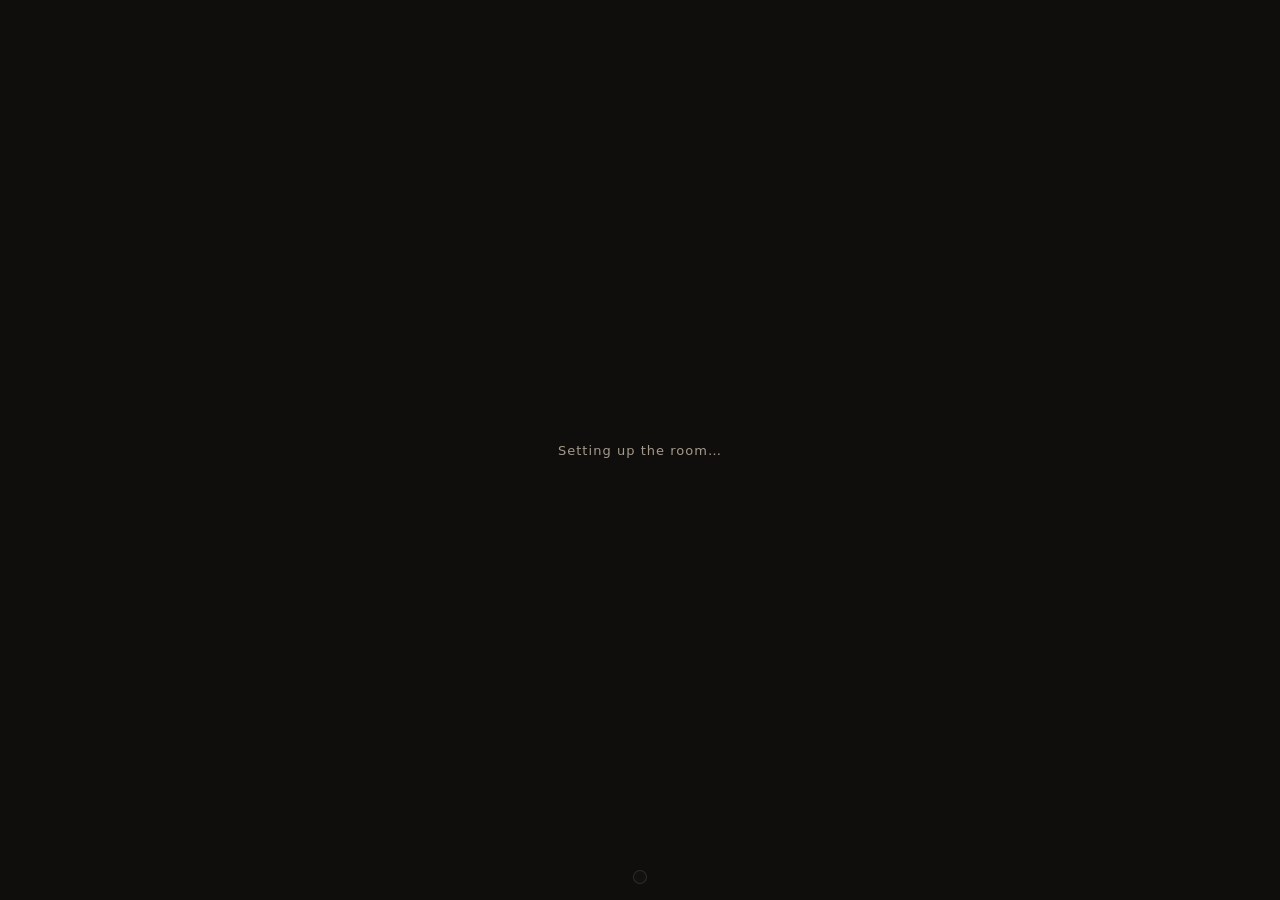
==== compare.html @ 190120d2 "Initial public release of the portfolio-room engine One illustration plus a depth map, displaced in " ====
<!doctype html>
<html lang="en">
<head>
<meta charset="utf-8">
<meta name="viewport" content="width=device-width, initial-scale=1, maximum-scale=1">
<!-- This page is published as the site homepage (tools/build.py), so the title
     and description are the real ones, not "scene compare". It keeps its own
     filename in the repo because the harness is what it still is. -->
<title>Avijit Thawani — PhD, builder, filmmaker</title>
<meta name="description" content="Avijit Thawani (Avi) — PhD from USC in language modelling and tokenization, founding LLM engineer at PineGap.ai, filmmaker and writer.">
<link rel="stylesheet" href="assets/styles.css">

<link rel="icon" href="assets/favicon.svg" type="image/svg+xml">
<link rel="icon" href="assets/favicon-32.png" sizes="32x32" type="image/png">
<link rel="apple-touch-icon" href="assets/apple-touch-icon.png">
<meta name="theme-color" content="#1a1714">

<!-- Same ordering rule as index.html: the import map must precede every
     modulepreload, or the preloads resolve bare specifiers against a map that
     does not exist yet and all 404. -->
<script type="importmap">
{ "imports": { "three": "./vendor/three/three.module.js" } }
</script>
<link rel="modulepreload" href="./vendor/three/three.module.js">
<link rel="modulepreload" href="./src/parallax.js">
<link rel="modulepreload" href="./src/particles.js">
<link rel="modulepreload" href="./src/pan.js">

<style>
  /* Chrome specific to the harness. Everything else - hotspots, drawer,
     tooltip, edit handles - is the real stylesheet, so what you judge here is
     what the site actually does. */
  .bar {
    position: fixed; z-index: 60; left: 50%; transform: translateX(-50%);
    bottom: 16px; display: flex; gap: 6px; align-items: center;
    padding: 6px; border-radius: 12px;
    background: rgb(20 18 16 / 88%); border: 1px solid rgb(255 255 255 / 12%);
    backdrop-filter: blur(12px);
  }
  .bar a, .bar button {
    font: inherit; font-size: 13px; color: #c9c1b6; text-decoration: none;
    padding: 7px 12px; border-radius: 8px; border: 1px solid transparent;
    background: transparent; cursor: pointer; white-space: nowrap;
  }
  .bar a:hover, .bar button:hover { background: rgb(255 255 255 / 8%); color: #fff; }
  .bar a.on { background: #efe7db; color: #17140f; font-weight: 600; }
  .bar .sep { width: 1px; align-self: stretch; background: rgb(255 255 255 / 14%); margin: 2px 4px; }
  .bar button.on { border-color: #c98a3c; color: #e0a860; }

  .hud {
    position: fixed; z-index: 60; top: 14px; left: 14px;
    padding: 10px 14px; border-radius: 10px; max-width: 330px;
    background: rgb(20 18 16 / 82%); border: 1px solid rgb(255 255 255 / 10%);
    backdrop-filter: blur(12px);
  }
  .hud h1 { margin: 0 0 2px; font-size: 15px; font-weight: 600; }
  .hud p { margin: 0; font-size: 12px; color: #9a9186; }
  .hud code { font: 11px ui-monospace, monospace; color: #b99a6b; }
  .hud kbd {
    font: 11px ui-monospace, monospace; background: rgb(255 255 255 / 10%);
    border: 1px solid rgb(255 255 255 / 16%); border-radius: 4px; padding: 1px 5px;
  }
  /* Outline every target, so a glance answers "would anyone find these?" */
  body.show-spots .hotspot { outline: 1px dashed rgb(255 255 255 / 45%); outline-offset: -1px; }
  body.show-spots .hotspot::before {
    content: attr(data-label); position: absolute; left: 0; top: -17px;
    font: 10px ui-monospace, monospace; color: #f0e6d6;
    background: rgb(20 18 16 / 85%); padding: 1px 5px; border-radius: 3px;
    white-space: nowrap; pointer-events: none;
  }
</style>
</head>

<body>
<div id="app"></div>
<div id="hotspots"></div>
<div id="tooltip"></div>

<div id="backdrop"></div>
<aside id="panel" class="right" aria-hidden="true" role="dialog" aria-modal="true" aria-labelledby="panel-title">
  <button id="panel-close" type="button" aria-label="Close">&#10005;</button>
  <p id="panel-tag"></p>
  <h2 id="panel-title"></h2>
  <div id="panel-body"></div>
</aside>

<div id="loading">Setting up the room&hellip;</div>

<div class="hud" id="hud" hidden>
  <h1 id="title"></h1>
  <p id="meta"></p>
  <p id="depthargs" style="margin-top:4px"></p>
  <p style="margin-top:6px">
    Click an object &middot; <kbd>d</kbd> depth &middot; <kbd>h</kbd> outlines &middot;
    <kbd>&larr;</kbd><kbd>&rarr;</kbd> pan
  </p>
</div>

<div class="bar" id="bar"></div>
<a id="credit" href="https://lucasmartinic.com/" target="_blank" rel="noopener noreferrer">
  Inspired by lucasmartinic.com</a>

<script type="module">
import { createParallax } from './src/parallax.js';
import { addParticles } from './src/particles.js';
import { mountPan } from './src/pan.js';
import { createUI, showFallback } from './src/ui.js';
import { SECTIONS } from './src/content.js';
import { SCENES, DEPLOYED, sceneById } from './src/scenes.js';
import { mountEditor } from './src/editor.js';

const params = new URLSearchParams(location.search);
const EDIT = params.has('edit');
const active = sceneById(params.get('scene'));
const isPhone = () => matchMedia('(max-width: 620px)').matches;

// The harness has two audiences. Calibrating a scene needs the depth toggle, the
// dashed outlines and the depth.py arguments on screen; someone handed the link
// needs a picture they can click. `?dev` (implied by `?edit`) is the calibration
// view, and the bare URL is what gets deployed - so the public build is the same
// file rather than a stripped copy that drifts out of sync with this one.
const DEV = EDIT || params.has('dev');
const shown = DEV ? SCENES : DEPLOYED;

// Scene switching is a page load rather than an in-place swap. createParallax
// owns a WebGL context and a resize listener with no teardown path, so
// reloading is both simpler and honest: every switch re-tests a cold boot.
const bar = document.getElementById('bar');
const suffix = EDIT ? '&edit' : DEV ? '&dev' : '';
for (const s of shown) {
  const a = document.createElement('a');
  a.href = `?scene=${s.id}${suffix}`;
  a.textContent = s.label;
  if (s.id === active.id) a.className = 'on';
  bar.appendChild(a);
}
const depthBtn = Object.assign(document.createElement('button'), { type: 'button', textContent: 'Depth' });
const spotBtn = Object.assign(document.createElement('button'), { type: 'button', textContent: 'Outlines' });
if (DEV) {
  bar.insertAdjacentHTML('beforeend', '<span class="sep"></span>');
  bar.append(depthBtn, spotBtn);
  document.getElementById('hud').hidden = false;
  document.getElementById('title').textContent = active.title;
  document.getElementById('meta').textContent = active.note;
  document.getElementById('depthargs').innerHTML =
    `depth.py <code>${active.depthArgs}</code> &middot; ${active.hotspots.length} sections`;
}

const px = createParallax(document.getElementById('app'), {
  colorURL: `assets/${active.id}.webp`,
  depthURL: `assets/${active.id}-depth.webp`,
  strength: 0.018,
});
if (!px.ok) { showFallback('WebGL unavailable'); throw px.error; }
// This page is the public homepage, not just a harness, so it owes the same
// courtesy index.html does: the particle layer is the only thing that moves
// unprompted, which is exactly what prefers-reduced-motion is asking about.
if (!matchMedia('(prefers-reduced-motion: reduce)').matches) {
  addParticles(px, active.particles);
}

const ui = createUI({ onClose: () => px.zoomOut() });
const layer = document.getElementById('hotspots');

// Labels come from content.js rather than being restated per scene, so the
// four tables stay a pure geometry statement and cannot drift out of sync.
const spots = active.hotspots.map((h) => {
  const spot = { ...h, label: h.label ?? SECTIONS[h.section]?.title ?? h.section };
  const el = document.createElement('button');
  el.className = 'hotspot';
  el.type = 'button';
  el.dataset.section = spot.section;
  el.dataset.label = spot.label;
  el.setAttribute('aria-label', spot.label);

  el.addEventListener('click', (e) => {
    if (EDIT) return;
    ui.tooltip(null);
    px.zoomTo(spot.x + spot.w / 2, spot.y + spot.h / 2);
    const side = isPhone()
      ? (e.clientY < innerHeight / 2 ? 'bottom' : 'top')
      : (e.clientX > innerWidth / 2 ? 'left' : 'right');
    ui.open(spot.section, side);
  });

  const hover = (e) => { if (!EDIT && !ui.isOpen()) ui.tooltip(spot.label, e.clientX, e.clientY); };
  el.addEventListener('pointerenter', hover);
  el.addEventListener('pointermove', hover);
  el.addEventListener('pointerleave', () => ui.tooltip(null));

  layer.appendChild(el);
  return { h: spot, el };
});

function layoutHotspots() {
  const r = px.coverRect();
  for (const { h, el } of spots) {
    el.style.left = `${r.x + h.x * r.w}px`;
    el.style.top = `${r.y + h.y * r.h}px`;
    el.style.width = `${h.w * r.w}px`;
    el.style.height = `${h.h * r.h}px`;
  }
}

function projectHotspots() {
  for (const { h, el } of spots) {
    const r = px.projectImageRect(h);
    if (![r.x, r.y, r.w, r.h].every(Number.isFinite)) continue;
    el.style.left = `${r.x}px`;
    el.style.top = `${r.y}px`;
    el.style.width = `${r.w}px`;
    el.style.height = `${r.h}px`;
  }
}
addEventListener('resize', layoutHotspots);
layoutHotspots();

// Showing the depth map means pointing the color sampler at the depth texture.
// The parallax keeps running underneath, which is the point: you want to see
// whether the silhouettes that move line up with the objects that should move.
let depthOn = false, colorTex = null;
function toggleDepth(on) {
  depthOn = on ?? !depthOn;
  if (depthOn) {
    colorTex = colorTex ?? px.uniforms.uColor.value;
    px.uniforms.uColor.value = px.uniforms.uDepth.value;
  } else if (colorTex) {
    px.uniforms.uColor.value = colorTex;
  }
  depthBtn.classList.toggle('on', depthOn);
}
function toggleSpots(on) {
  const next = on ?? !document.body.classList.contains('show-spots');
  document.body.classList.toggle('show-spots', next);
  spotBtn.classList.toggle('on', next);
}
depthBtn.addEventListener('click', () => toggleDepth());
spotBtn.addEventListener('click', () => toggleSpots());
toggleSpots(DEV);

addEventListener('pointermove', (e) => {
  px.setPointer((e.clientX / innerWidth) * 2 - 1, -((e.clientY / innerHeight) * 2 - 1));
});

addEventListener('keydown', (e) => {
  if (DEV && e.key === 'd') toggleDepth();
  if (DEV && e.key === 'h') toggleSpots();
  const step = px.worldPerPx() * innerWidth * 0.35;
  if (e.key === 'ArrowLeft') px.setPan(px.getPan() - step);
  if (e.key === 'ArrowRight') px.setPan(px.getPan() + step);
});

// Arrow keys alone are a desktop affordance. This page is the published
// homepage, so it needs the touch drag and the edge arrows too - without them a
// portrait phone shows about a third of the image and cannot reach the rest.
const { update: updatePan } = mountPan(px, () => EDIT || ui.isOpen());

if (EDIT) mountEditor({ spots, px, layoutHotspots, hotspots: spots.map((s) => s.h) });

let t0 = null;
function tick(now) {
  requestAnimationFrame(tick);
  if (t0 === null) t0 = now;
  px.render((now - t0) / 1000);
  projectHotspots();
  updatePan();
}
requestAnimationFrame(tick);

px.onReady(() => { layoutHotspots(); ui.loadingDone(); });

// Handle for the console, and for driving frames by hand: requestAnimationFrame
// does not fire in a non-composited browser, so screenshots go stale there
// unless something calls render directly.
window.__compare = { px, ui, spots, layoutHotspots, toggleDepth, toggleSpots, active };
</script>
</body>
</html>
---- assets/styles.css ----
:root {
  --ink: #f4efe6;
  --muted: #a49a8c;
  --accent: #d9a45b;
  --panel-bg: #17151300;
  --panel-solid: #1a1714;
  --sans: ui-sans-serif, system-ui, -apple-system, 'Segoe UI', sans-serif;
  --depth-map: url('room-depth.webp');
}

* { box-sizing: border-box; }

html, body {
  margin: 0;
  height: 100%;
  overflow: hidden;
  background: #100e0c;
  color: var(--ink);
  font-family: var(--sans);
  -webkit-font-smoothing: antialiased;
}

#app { position: fixed; inset: 0; }
#app canvas { display: block; }

/* Peek at the depth map ('d') to check silhouettes line up with the art. */
body.show-depth::after {
  content: '';
  position: fixed;
  inset: 0;
  background: var(--depth-map) center / contain no-repeat #000;
  pointer-events: none;
  z-index: 50;
}

/* ── Hotspots ─────────────────────────────────────────────────────────────── */
#hotspots { position: fixed; inset: 0; }

.hotspot {
  position: absolute;
  padding: 0;
  border: 0;
  border-radius: 10px;
  background: transparent;
  cursor: pointer;
  transition: background 220ms ease, box-shadow 220ms ease;
}

.hotspot:hover,
.hotspot:focus-visible {
  background: rgb(255 244 224 / 9%);
  box-shadow: inset 0 0 0 1px rgb(255 240 214 / 28%);
  outline: none;
}

#tooltip {
  position: fixed;
  top: 0;
  left: 0;
  z-index: 30;
  padding: 6px 11px;
  border-radius: 7px;
  background: rgb(20 17 14 / 88%);
  color: var(--ink);
  font-size: 12.5px;
  letter-spacing: 0.02em;
  white-space: nowrap;
  opacity: 0;
  pointer-events: none;
  transition: opacity 160ms ease;
}
#tooltip.show { opacity: 1; }

#contact-link {
  position: fixed;
  z-index: 8;
  top: 18px;
  right: 18px;
  padding: 8px 13px;
  border: 1px solid rgb(255 240 214 / 28%);
  border-radius: 999px;
  background: rgb(20 17 14 / 72%);
  color: var(--ink);
  font: 600 12px/1 var(--sans);
  cursor: pointer;
  backdrop-filter: blur(10px);
}
#contact-link:hover,
#contact-link:focus-visible {
  background: rgb(20 17 14 / 90%);
  outline: 1px solid var(--accent);
}

/* ── Inspiration credit ───────────────────────────────────────────────────── */
/* Bottom-left is the only corner free on both pages: contact holds top-right,
   the scene switcher bottom-centre, the pan arrows both flanks.
   It gets a backing plate rather than bare text because the three scenes put a
   dark charpai, a mid-grey bench and a sunlit concrete floor under this exact
   spot - there is no single ink colour that stays legible over all three. Kept
   at 42% so it reads as a footnote, and brought up to full on hover so it is
   still obviously a link. */
#credit {
  position: fixed;
  z-index: 8;
  bottom: 13px;
  left: 14px;
  padding: 4px 10px;
  border-radius: 999px;
  background: rgb(20 17 14 / 42%);
  color: rgb(240 232 220 / 62%);
  font: 400 10.5px/1 var(--sans);
  letter-spacing: 0.02em;
  text-decoration: none;
  backdrop-filter: blur(6px);
  transition: background 200ms ease, color 200ms ease;
}
#credit:hover,
#credit:focus-visible {
  background: rgb(20 17 14 / 90%);
  color: var(--ink);
  outline: none;
}

/* ── Drawer ───────────────────────────────────────────────────────────────── */
#backdrop {
  position: fixed;
  inset: 0;
  z-index: 10;
  background: rgb(10 8 6 / 30%);
  opacity: 0;
  pointer-events: none;
  transition: opacity 420ms ease;
}
#backdrop.show { opacity: 1; pointer-events: auto; }

#panel {
  position: fixed;
  z-index: 20;
  overflow-y: auto;
  padding: 42px 38px 56px;
  background: rgb(26 23 20 / 93%);
  backdrop-filter: blur(14px);
  box-shadow: 0 0 60px rgb(0 0 0 / 45%);
  transition: transform 460ms cubic-bezier(0.22, 0.9, 0.24, 1);
}

/* Each edge gets its geometry and its own off-screen resting transform. */
#panel.left, #panel.right { top: 0; bottom: 0; width: min(440px, 42vw); }
#panel.left { left: 0; transform: translateX(-102%); }
#panel.right { right: 0; transform: translateX(102%); }
#panel.top, #panel.bottom { left: 0; right: 0; height: min(62vh, 560px); }
#panel.top { top: 0; transform: translateY(-102%); }
#panel.bottom { bottom: 0; transform: translateY(102%); }
#panel.open { transform: none; }

#panel-tag {
  margin: 0 0 6px;
  color: var(--accent);
  font-size: 11px;
  font-weight: 600;
  letter-spacing: 0.16em;
  text-transform: uppercase;
}
#panel-title { margin: 0 0 20px; font-size: 30px; font-weight: 650; letter-spacing: -0.01em; }
#panel-body { color: #ded6ca; font-size: 14.5px; line-height: 1.72; }
#panel-body p { margin: 0 0 15px; }
#panel-body ul { margin: 0; padding-left: 18px; }
#panel-body li { margin-bottom: 9px; }
#panel-body strong { color: var(--ink); }
#panel-body a {
  color: var(--accent);
  text-decoration-color: rgb(217 164 91 / 40%);
  text-underline-offset: 2px;
}
#panel-body a:hover { text-decoration-color: var(--accent); }

/* Thumbnailed lists. Two variants because the two kinds of image want opposite
   treatment: an institution logo must never be cropped, so it is `contain` on
   the white it was drawn for; a product screenshot is a texture rather than a
   shape, so it is `cover` and can lose its edges without losing its meaning. */
#panel-body ul.media { list-style: none; padding-left: 0; }
#panel-body ul.media li {
  display: grid; gap: 12px; align-items: start; margin-bottom: 14px;
}
#panel-body ul.media img {
  width: 100%; border-radius: 5px; background: #fff; display: block;
}
#panel-body ul.logos li { grid-template-columns: 84px 1fr; }
#panel-body ul.logos img { height: 46px; object-fit: contain; padding: 5px; }
#panel-body ul.shots li { grid-template-columns: 104px 1fr; }
#panel-body ul.shots img { height: 68px; object-fit: cover; }
/* A logo that landed in the screenshot list; cropping a wordmark reads as a bug. */
#panel-body ul.shots img.fit { object-fit: contain; padding: 8px; }

/* The film still is the one image worth showing at size - it is the work,
   not a label for it. */
#panel-body figure.still { margin: 0 0 15px; }
#panel-body figure.still img {
  /* `height: auto` is required, not cosmetic. The markup carries width="630"
     height="297" so the browser can reserve space before the image loads, but
     those attributes also act as presentational hints. Author CSS overrides the
     width one and leaves the height one standing, so the image renders at
     (panel width x 297px) - stretched taller the narrower the drawer gets. */
  width: 100%; height: auto; border-radius: 7px; display: block;
  border: 1px solid rgb(255 255 255 / 10%);
}
#panel-body figure.still figcaption {
  margin-top: 7px; font-size: 12.5px; color: var(--muted);
}

@media (max-width: 620px) {
  #panel-body ul.logos li { grid-template-columns: 66px 1fr; gap: 10px; }
  #panel-body ul.logos img { height: 38px; }
  #panel-body ul.shots li { grid-template-columns: 84px 1fr; gap: 10px; }
  #panel-body ul.shots img { height: 56px; }
}

#panel-close {
  position: absolute;
  top: 16px;
  right: 16px;
  width: 30px;
  height: 30px;
  border: 0;
  border-radius: 50%;
  background: rgb(255 255 255 / 8%);
  color: var(--ink);
  font-size: 15px;
  line-height: 1;
  cursor: pointer;
}
#panel-close:hover { background: rgb(255 255 255 / 16%); }

/* ── Pan arrows ───────────────────────────────────────────────────────────── */
.pan-arrow {
  position: fixed;
  top: 50%;
  z-index: 15;
  display: grid;
  place-items: center;
  width: 42px;
  height: 42px;
  margin-top: -21px;
  border: 0;
  border-radius: 50%;
  background: rgb(20 17 14 / 55%);
  color: var(--ink);
  font-size: 22px;
  line-height: 1;
  opacity: 0;
  pointer-events: none;
  transition: opacity 260ms ease;
}
.pan-arrow.left { left: 12px; }
.pan-arrow.right { right: 12px; }
.pan-arrow.show { opacity: 1; pointer-events: auto; }

/* ── Loading ──────────────────────────────────────────────────────────────── */
#loading {
  position: fixed;
  inset: 0;
  z-index: 60;
  display: grid;
  place-items: center;
  background: #100e0c;
  color: var(--muted);
  font-size: 13px;
  letter-spacing: 0.08em;
  transition: opacity 700ms ease;
}
#loading.hide { opacity: 0; pointer-events: none; }

/* ── ?edit calibration ────────────────────────────────────────────────────── */
body.edit .hotspot {
  background: rgb(217 164 91 / 18%);
  box-shadow: inset 0 0 0 1px var(--accent);
}
body.edit .hotspot::after {
  content: attr(data-section);
  position: absolute;
  top: 2px;
  left: 4px;
  color: var(--accent);
  font-size: 10px;
  letter-spacing: 0.06em;
}

.handle {
  position: absolute;
  width: 10px;
  height: 10px;
  background: var(--accent);
  border-radius: 2px;
}
.handle-nw { top: -5px; left: -5px; cursor: nwse-resize; }
.handle-n  { top: -5px; left: calc(50% - 5px); cursor: ns-resize; }
.handle-ne { top: -5px; right: -5px; cursor: nesw-resize; }
.handle-e  { top: calc(50% - 5px); right: -5px; cursor: ew-resize; }
.handle-se { bottom: -5px; right: -5px; cursor: nwse-resize; }
.handle-s  { bottom: -5px; left: calc(50% - 5px); cursor: ns-resize; }
.handle-sw { bottom: -5px; left: -5px; cursor: nesw-resize; }
.handle-w  { top: calc(50% - 5px); left: -5px; cursor: ew-resize; }

#readout {
  position: fixed;
  bottom: 14px;
  left: 50%;
  z-index: 70;
  transform: translateX(-50%);
  padding: 9px 15px;
  border-radius: 8px;
  background: rgb(20 17 14 / 94%);
  color: var(--accent);
  font: 12px ui-monospace, SFMono-Regular, Menlo, monospace;
  white-space: nowrap;
}

/* ── No-WebGL fallback ────────────────────────────────────────────────────── */
.fallback {
  position: fixed;
  inset: 0;
  z-index: 80;
  overflow-y: auto;
  background: #100e0c;
}
.fallback-inner { max-width: 680px; margin: 0 auto; padding: 64px 24px 96px; line-height: 1.7; }
.fallback-inner h1 { font-size: 34px; margin: 0 0 8px; }
.fallback-inner h2 { font-size: 20px; margin: 40px 0 10px; }
.fallback-inner .muted { color: var(--muted); }

/* The crawlable copy of the prose: present for search engines, never painted. */
.crawl { position: absolute; width: 1px; height: 1px; overflow: hidden; clip-path: inset(50%); }

@media (max-width: 620px) {
  #panel { padding: 34px 22px 44px; }
  #panel-title { font-size: 25px; }
  /* A centred scene switcher is nearly full width on a phone, so the credit
     stops sharing a row with it and sits above instead. */
  #credit { bottom: 60px; }
}
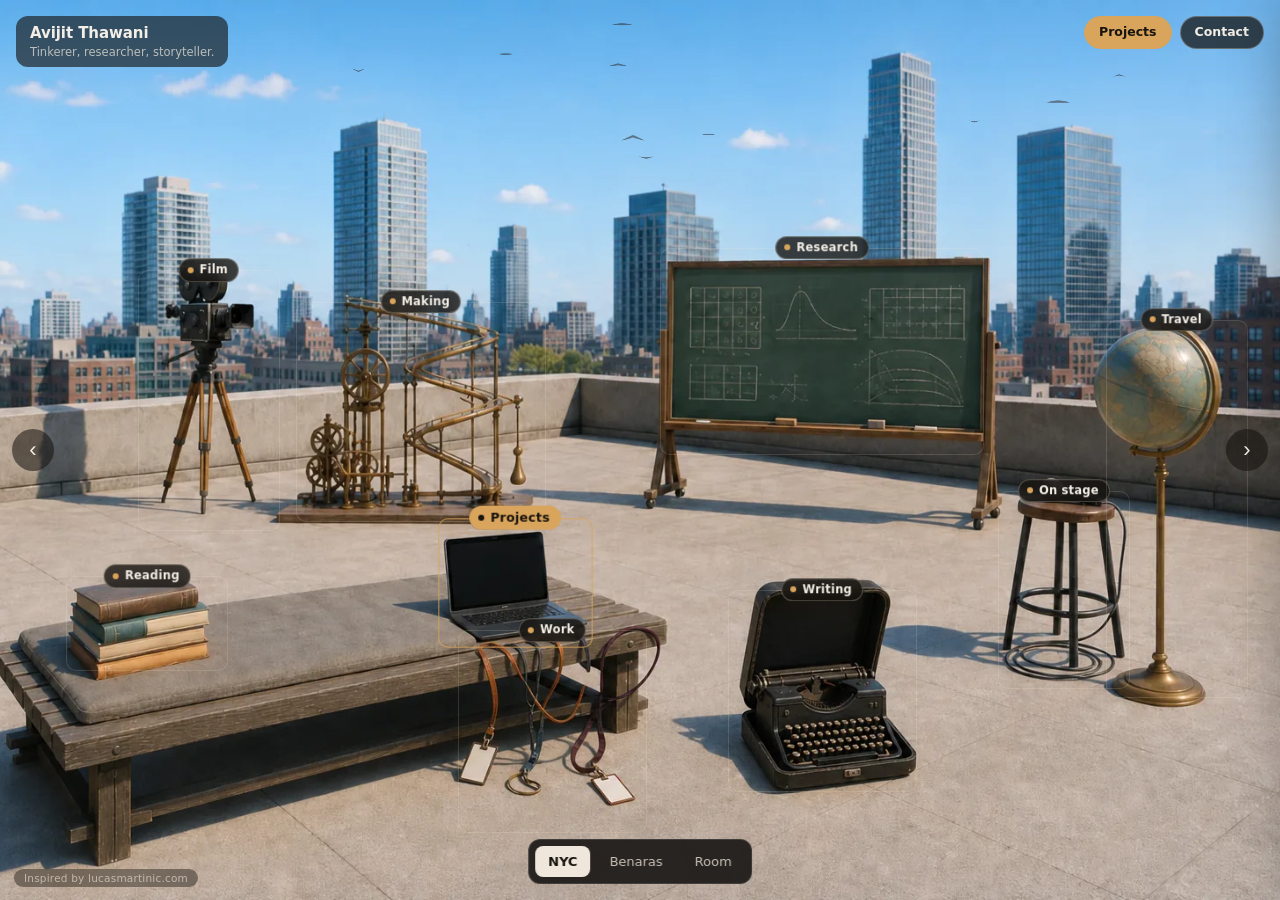
==== commit 133e8f77: "Make projects findable: resting labels, nav, and a light card drawer Hotspots show a ring and a labe" ====
--- a/compare.html
+++ b/compare.html
@@ -62,6 +62,7 @@
   }
   /* Outline every target, so a glance answers "would anyone find these?" */
   body.show-spots .hotspot { outline: 1px dashed rgb(255 255 255 / 45%); outline-offset: -1px; }
+  body.show-spots .chip { display: none; }
   body.show-spots .hotspot::before {
     content: attr(data-label); position: absolute; left: 0; top: -17px;
     font: 10px ui-monospace, monospace; color: #f0e6d6;
@@ -104,7 +105,7 @@
 import { createParallax } from './src/parallax.js';
 import { addParticles } from './src/particles.js';
 import { mountPan } from './src/pan.js';
-import { createUI, showFallback } from './src/ui.js';
+import { createUI, showFallback, mountChrome } from './src/ui.js';
 import { SECTIONS } from './src/content.js';
 import { SCENES, DEPLOYED, sceneById } from './src/scenes.js';
 import { mountEditor } from './src/editor.js';
@@ -192,6 +193,9 @@
   return { h: spot, el };
 });
 
+// The dev HUD owns the top-left corner, so the name plate yields to it.
+mountChrome({ ui, px, spots, isPhone, brand: !DEV });
+
 function layoutHotspots() {
   const r = px.coverRect();
   for (const { h, el } of spots) {
--- a/assets/styles.css
+++ b/assets/styles.css
@@ -36,15 +36,69 @@
 /* ── Hotspots ─────────────────────────────────────────────────────────────── */
 #hotspots { position: fixed; inset: 0; }
 
+/* A hotspot is visible at rest, not only under a pointer: a faint ring plus a
+   labelled chip. Hover-only highlighting made the page a guessing game on
+   desktop and gave a phone, which never hovers, nothing at all. */
 .hotspot {
   position: absolute;
   padding: 0;
   border: 0;
   border-radius: 10px;
   background: transparent;
+  box-shadow: inset 0 0 0 1px rgb(255 240 214 / 14%);
   cursor: pointer;
-  transition: background 220ms ease, box-shadow 220ms ease;
-}
+  transition: background 220ms ease, box-shadow 220ms ease, opacity 220ms ease;
+}
+
+.chip {
+  position: absolute;
+  left: 50%;
+  top: 0;
+  transform: translate(-50%, -50%);
+  display: inline-flex;
+  align-items: center;
+  gap: 6px;
+  padding: 5px 10px 5px 8px;
+  border: 1px solid rgb(255 240 214 / 26%);
+  border-radius: 999px;
+  background: rgb(20 17 14 / 78%);
+  color: var(--ink);
+  font: 600 11.5px/1 var(--sans);
+  letter-spacing: 0.02em;
+  white-space: nowrap;
+  pointer-events: none;
+  backdrop-filter: blur(8px);
+  transition: background 200ms ease, border-color 200ms ease, opacity 220ms ease;
+}
+.chip::before {
+  content: '';
+  width: 6px;
+  height: 6px;
+  border-radius: 50%;
+  background: var(--accent);
+  animation: chip-pulse 2.6s ease-out infinite;
+}
+@keyframes chip-pulse {
+  0% { box-shadow: 0 0 0 0 rgb(217 164 91 / 65%); }
+  70%, 100% { box-shadow: 0 0 0 7px rgb(217 164 91 / 0%); }
+}
+.hotspot:hover .chip,
+.hotspot:focus-visible .chip { background: rgb(20 17 14 / 94%); border-color: var(--accent); }
+
+/* Projects is the section most visitors come for and its object is the
+   smallest thing in every scene, so its chip is the one filled in. */
+.hotspot[data-section='build'] { box-shadow: inset 0 0 0 1.5px rgb(217 164 91 / 55%); }
+.hotspot[data-section='build'] .chip {
+  background: var(--accent); border-color: var(--accent); color: #17140f; font-size: 12.5px;
+}
+.hotspot[data-section='build'] .chip::before { background: #17140f; animation: none; }
+
+/* With the drawer open the camera has dollied in on one object; labels on the
+   others would only float over the close-up. */
+body.panel-open .chip, body.edit .chip { opacity: 0; }
+body.panel-open .hotspot { box-shadow: none; }
+
+@media (prefers-reduced-motion: reduce) { .chip::before { animation: none; } }
 
 .hotspot:hover,
 .hotspot:focus-visible {
@@ -71,25 +125,47 @@
 }
 #tooltip.show { opacity: 1; }
 
-#contact-link {
+/* ── Name plate and nav ───────────────────────────────────────────────────── */
+#brand {
   position: fixed;
   z-index: 8;
-  top: 18px;
-  right: 18px;
-  padding: 8px 13px;
+  top: 16px;
+  left: 16px;
+  display: flex;
+  flex-direction: column;
+  gap: 4px;
+  padding: 9px 14px;
+  border-radius: 12px;
+  background: rgb(20 17 14 / 62%);
+  backdrop-filter: blur(10px);
+  pointer-events: none;
+}
+#brand strong { font: 650 15px/1.1 var(--sans); letter-spacing: -0.005em; }
+#brand span { font: 400 11.5px/1.1 var(--sans); color: rgb(240 232 220 / 72%); }
+
+#nav {
+  position: fixed;
+  z-index: 8;
+  top: 16px;
+  right: 16px;
+  display: flex;
+  gap: 8px;
+}
+#nav button {
+  padding: 9px 14px;
   border: 1px solid rgb(255 240 214 / 28%);
   border-radius: 999px;
   background: rgb(20 17 14 / 72%);
   color: var(--ink);
-  font: 600 12px/1 var(--sans);
+  font: 600 12.5px/1 var(--sans);
   cursor: pointer;
   backdrop-filter: blur(10px);
 }
-#contact-link:hover,
-#contact-link:focus-visible {
-  background: rgb(20 17 14 / 90%);
-  outline: 1px solid var(--accent);
-}
+#nav button:hover,
+#nav button:focus-visible { background: rgb(20 17 14 / 92%); outline: 1px solid var(--accent); }
+#nav button.primary { background: var(--accent); border-color: var(--accent); color: #17140f; }
+#nav button.primary:hover,
+#nav button.primary:focus-visible { background: #e6b672; outline: 1px solid #fff3; }
 
 /* ── Inspiration credit ───────────────────────────────────────────────────── */
 /* Bottom-left is the only corner free on both pages: contact holds top-right,
@@ -138,9 +214,18 @@
   z-index: 20;
   overflow-y: auto;
   padding: 42px 38px 56px;
-  background: rgb(26 23 20 / 93%);
+  /* Light paper. The variables are re-declared here rather than on :root so the
+     chrome that sits on top of the artwork keeps its own dark pills. The accent
+     is a deeper amber than the one used over the picture: #d9a45b on cream is
+     about 2:1, which is not readable as link text. */
+  --ink: #211c16;
+  --muted: #7b7063;
+  --accent: #a2600f;
+  --line: rgb(40 30 15 / 12%);
+  background: rgb(250 246 239 / 97%);
+  color: var(--ink);
   backdrop-filter: blur(14px);
-  box-shadow: 0 0 60px rgb(0 0 0 / 45%);
+  box-shadow: 0 0 60px rgb(0 0 0 / 35%);
   transition: transform 460ms cubic-bezier(0.22, 0.9, 0.24, 1);
 }
 
@@ -162,17 +247,61 @@
   text-transform: uppercase;
 }
 #panel-title { margin: 0 0 20px; font-size: 30px; font-weight: 650; letter-spacing: -0.01em; }
-#panel-body { color: #ded6ca; font-size: 14.5px; line-height: 1.72; }
+#panel-body { color: #3d362d; font-size: 14.5px; line-height: 1.72; }
 #panel-body p { margin: 0 0 15px; }
+#panel-body h3 {
+  margin: 24px 0 12px; color: var(--muted);
+  font-size: 11px; font-weight: 600; letter-spacing: 0.14em; text-transform: uppercase;
+}
+
 #panel-body ul { margin: 0; padding-left: 18px; }
 #panel-body li { margin-bottom: 9px; }
 #panel-body strong { color: var(--ink); }
 #panel-body a {
   color: var(--accent);
-  text-decoration-color: rgb(217 164 91 / 40%);
+  text-decoration-color: rgb(162 96 15 / 40%);
   text-underline-offset: 2px;
 }
 #panel-body a:hover { text-decoration-color: var(--accent); }
+
+/* Project cards. The cover leads because a screenshot says what a project is
+   faster than its sentence does; the old layout gave it a 104px stamp beside a
+   column of text four words wide. */
+#panel.wide.left, #panel.wide.right { width: min(780px, 66vw); }
+#panel-body .cards {
+  display: grid; gap: 16px;
+  grid-template-columns: repeat(auto-fill, minmax(250px, 1fr));
+}
+#panel-body .card {
+  display: flex; flex-direction: column; overflow: hidden;
+  border: 1px solid var(--line); border-radius: 12px;
+  background: #fff;
+  box-shadow: 0 1px 2px rgb(40 30 15 / 5%);
+  transition: border-color 180ms ease, background 180ms ease;
+}
+#panel-body .card:hover { border-color: rgb(162 96 15 / 50%); box-shadow: 0 4px 14px rgb(40 30 15 / 10%); }
+#panel-body .card .cover {
+  display: block; aspect-ratio: 16 / 9; background: #efe9df;
+  border-bottom: 1px solid var(--line);
+}
+#panel-body .card .cover img { width: 100%; height: 100%; object-fit: cover; display: block; }
+#panel-body .card .cover img.fit { object-fit: contain; padding: 18px; }
+/* For art drawn in light ink, which vanishes on the paper cover. */
+#panel-body .card .cover.dark { background: #1f1b17; }
+#panel-body .card .cover .blank {
+  display: grid; place-items: center; height: 100%; padding: 16px; text-align: center;
+  color: var(--accent); font-size: 21px; font-weight: 650; letter-spacing: -0.01em;
+  background: radial-gradient(120% 120% at 20% 10%, rgb(217 164 91 / 30%), transparent 60%);
+}
+#panel-body .card-body { display: flex; flex-direction: column; flex: 1; padding: 13px 15px 15px; }
+#panel-body .card h4 { margin: 0 0 5px; color: var(--ink); font-size: 15.5px; font-weight: 650; }
+#panel-body .card p { margin: 0 0 12px; font-size: 13.5px; line-height: 1.55; }
+#panel-body .card .links { display: flex; flex-wrap: wrap; gap: 7px; margin-top: auto; }
+#panel-body .card .links a {
+  padding: 5px 11px; border: 1px solid rgb(162 96 15 / 45%); border-radius: 999px;
+  font-size: 12px; font-weight: 600; line-height: 1; text-decoration: none;
+}
+#panel-body .card .links a:hover { background: var(--accent); color: #fff; }
 
 /* Thumbnailed lists. Two variants because the two kinds of image want opposite
    treatment: an institution logo must never be cropped, so it is `contain` on
@@ -202,7 +331,7 @@
      width one and leaves the height one standing, so the image renders at
      (panel width x 297px) - stretched taller the narrower the drawer gets. */
   width: 100%; height: auto; border-radius: 7px; display: block;
-  border: 1px solid rgb(255 255 255 / 10%);
+  border: 1px solid var(--line);
 }
 #panel-body figure.still figcaption {
   margin-top: 7px; font-size: 12.5px; color: var(--muted);
@@ -223,13 +352,13 @@
   height: 30px;
   border: 0;
   border-radius: 50%;
-  background: rgb(255 255 255 / 8%);
+  background: rgb(40 30 15 / 8%);
   color: var(--ink);
   font-size: 15px;
   line-height: 1;
   cursor: pointer;
 }
-#panel-close:hover { background: rgb(255 255 255 / 16%); }
+#panel-close:hover { background: rgb(40 30 15 / 16%); }
 
 /* ── Pan arrows ───────────────────────────────────────────────────────────── */
 .pan-arrow {
@@ -337,4 +466,11 @@
   /* A centred scene switcher is nearly full width on a phone, so the credit
      stops sharing a row with it and sits above instead. */
   #credit { bottom: 60px; }
-}
+  /* Name only: the tagline plus two buttons does not fit one row at 360px. */
+  #brand { top: 12px; left: 12px; padding: 8px 11px; }
+  #brand span { display: none; }
+  #panel-body .cards { grid-template-columns: 1fr; }
+  #brand strong { font-size: 13.5px; }
+  #nav { top: 12px; right: 12px; gap: 6px; }
+  #nav button { padding: 8px 11px; font-size: 12px; }
+}
